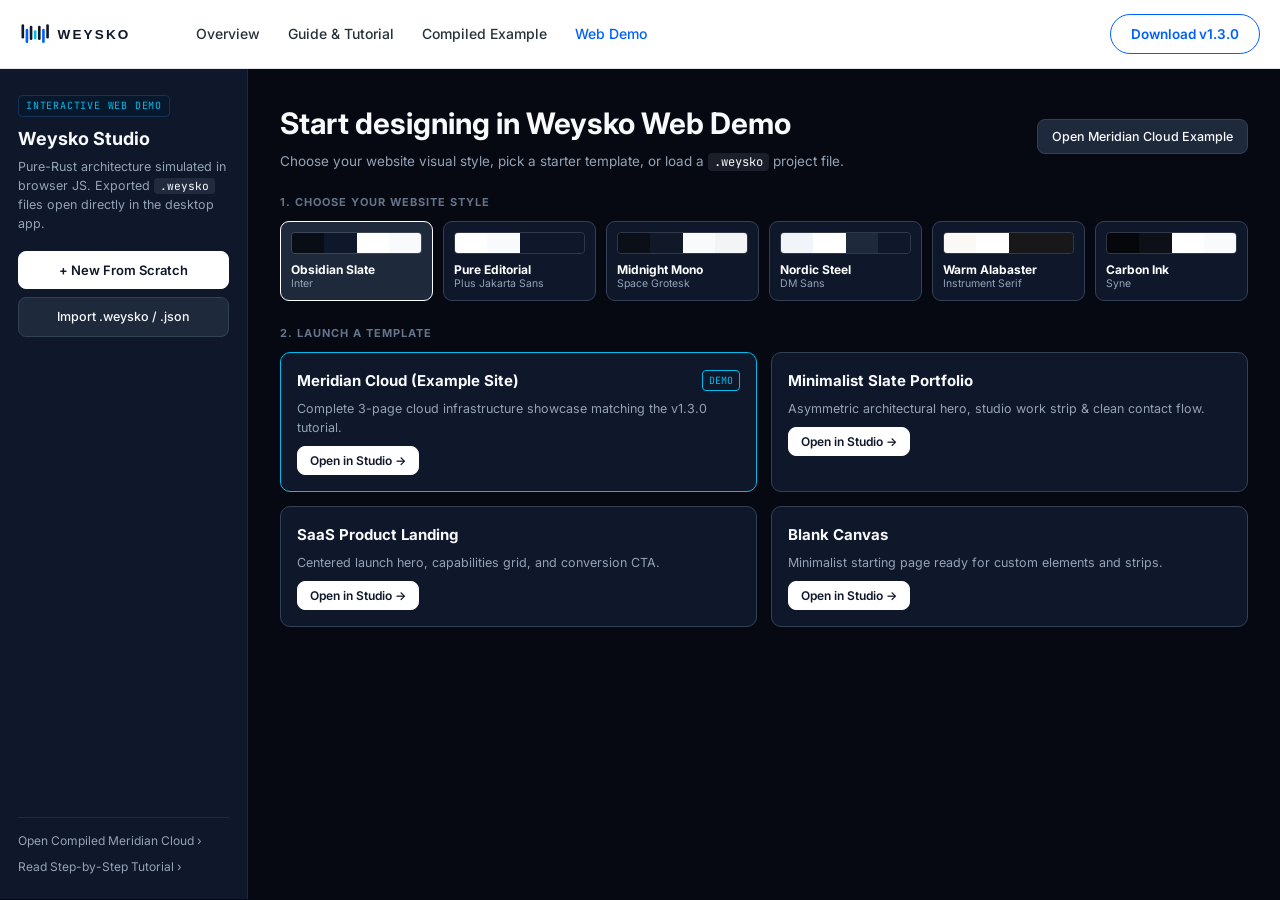
==== docs/demo.html @ 5c3d88ee "feat: release Weysko v1.3.0 with Start screen, .weysko files, cross-platform CI, guide & web demo" ====
<!DOCTYPE html>
<html lang="en">
<head>
  <meta charset="utf-8">
  <meta name="viewport" content="width=device-width, initial-scale=1.0">
  <title>Weysko Web Demo — Interactive Visual Studio Preview</title>
  <meta name="description" content="Try Weysko v1.3.0 in your browser: choose a website style, customize Meridian Cloud or starter templates, import or export .weysko files, and preview breakpoints.">
  <link rel="icon" href="assets/favicon.svg" type="image/svg+xml">
  <link rel="preconnect" href="https://fonts.googleapis.com">
  <link rel="preconnect" href="https://fonts.gstatic.com" crossorigin>
  <link href="https://fonts.googleapis.com/css2?family=Inter:wght@400;500;600;700&family=JetBrains+Mono:wght@400;500&display=swap" rel="stylesheet">
  <link rel="stylesheet" href="styles.css">
  <link rel="stylesheet" href="demo.css">
</head>
<body class="demo-body">
  <header class="site-header" id="site-header">
    <div class="ws-container header-main-inner">
      <div class="header-left">
        <a class="brand-lockup" href="index.html" aria-label="Weysko Home">
          <img src="assets/logo.svg" alt="Weysko">
        </a>
        <nav class="main-nav" id="main-nav" aria-label="Primary Navigation">
          <a href="index.html">Overview</a>
          <a href="guide.html">Guide &amp; Tutorial</a>
          <a href="example-site/index.html">Compiled Example</a>
          <a class="is-active" href="demo.html">Web Demo</a>
          <a class="mobile-nav-cta" href="https://github.com/realaaravdas/Weysko/releases/download/v1.3.0/weysko-v1.3.0-windows-x86_64-setup.exe">Download Desktop App</a>
        </nav>
      </div>
      <div class="header-right">
        <a class="btn-outline-enterprise" href="https://github.com/realaaravdas/Weysko/releases/download/v1.3.0/weysko-v1.3.0-windows-x86_64-setup.exe">Download v1.3.0</a>
        <button class="mobile-menu-btn" id="mobile-menu-btn" type="button" aria-label="Toggle navigation" aria-expanded="false" aria-controls="main-nav">
          <svg class="icon-menu" width="20" height="20" viewBox="0 0 20 20" fill="none" aria-hidden="true">
            <path d="M3 5.5H17M3 10H17M3 14.5H17" stroke="currentColor" stroke-width="1.75" stroke-linecap="round"/>
          </svg>
          <svg class="icon-close" width="20" height="20" viewBox="0 0 20 20" fill="none" aria-hidden="true">
            <path d="M4.5 4.5L15.5 15.5M15.5 4.5L4.5 15.5" stroke="currentColor" stroke-width="1.75" stroke-linecap="round"/>
          </svg>
        </button>
      </div>
    </div>
  </header>

  <main class="demo-shell">
    <!-- START / HOME LAUNCHER VIEW -->
    <section class="demo-home" id="demo-home-view">
      <div class="demo-home-sidebar">
        <div class="demo-rail-brand">
          <span class="demo-rail-badge">INTERACTIVE WEB DEMO</span>
          <h2>Weysko Studio</h2>
          <p>Pure-Rust architecture simulated in browser JS. Exported <code>.weysko</code> files open directly in the desktop app.</p>
        </div>
        <div class="demo-rail-actions">
          <button class="demo-btn-white" id="demo-start-scratch-btn" type="button">+ New From Scratch</button>
          <label class="demo-btn-slate demo-file-label">
            Import .weysko / .json
            <input type="file" id="demo-import-input" accept=".weysko,.json,application/json" hidden>
          </label>
          <button class="demo-btn-accent is-hidden" id="demo-resume-btn" type="button">&larr; Back to Editor</button>
        </div>
        <div class="demo-rail-footer">
          <a href="example-site/index.html">Open Compiled Meridian Cloud &rsaquo;</a>
          <a href="guide.html#tutorial">Read Step-by-Step Tutorial &rsaquo;</a>
        </div>
      </div>

      <div class="demo-home-main">
        <div class="demo-home-head">
          <div>
            <h1>Start designing in Weysko Web Demo</h1>
            <p>Choose your website visual style, pick a starter template, or load a <code>.weysko</code> project file.</p>
          </div>
          <button class="demo-btn-slate" id="demo-open-meridian-btn" type="button">Open Meridian Cloud Example</button>
        </div>

        <div class="demo-section-label">1. Choose Your Website Style</div>
        <div class="demo-style-grid" id="demo-style-grid"></div>

        <div class="demo-section-label">2. Launch a Template</div>
        <div class="demo-template-grid" id="demo-template-grid"></div>
      </div>
    </section>

    <!-- STUDIO EDITOR VIEW -->
    <section class="demo-editor is-hidden" id="demo-editor-view">
      <div class="demo-toolbar">
        <div class="demo-toolbar-group">
          <button class="demo-tool-btn" id="demo-go-home-btn" type="button">&larr; Home</button>
          <input class="demo-name-input" id="demo-site-name" type="text" aria-label="Site Name">
          <select class="demo-select" id="demo-page-select" aria-label="Active Page"></select>
        </div>

        <div class="demo-toolbar-group">
          <div class="demo-vp-switch" role="group" aria-label="Viewport Breakpoint">
            <button class="demo-vp-btn is-active" data-vp="desktop" type="button">Desktop</button>
            <button class="demo-vp-btn" data-vp="tablet" type="button">Tablet</button>
            <button class="demo-vp-btn" data-vp="mobile" type="button">Mobile</button>
          </div>
          <button class="demo-tool-btn is-active" id="demo-grid-toggle" type="button">Grid</button>
        </div>

        <div class="demo-toolbar-group">
          <a class="demo-tool-btn" href="example-site/index.html" target="_blank" rel="noopener noreferrer">Compiled Output &rsaquo;</a>
          <button class="demo-btn-white demo-btn-sm" id="demo-export-weysko-btn" type="button">Export .weysko</button>
        </div>
      </div>

      <div class="demo-workspace">
        <aside class="demo-left">
          <div class="demo-panel-title">Add Element</div>
          <div class="demo-add-grid">
            <button class="demo-add-btn" data-add="heading" type="button">H1 Heading</button>
            <button class="demo-add-btn" data-add="paragraph" type="button">Aa Paragraph</button>
            <button class="demo-add-btn" data-add="button" type="button">[ ] Button</button>
            <button class="demo-add-btn" data-add="badge" type="button">TAG Badge</button>
            <button class="demo-add-btn" data-add="card" type="button">CRD Card</button>
            <button class="demo-add-btn" data-add="divider" type="button">&mdash; Divider</button>
          </div>

          <div class="demo-panel-title" style="margin-top:16px;">Theme Preset</div>
          <div class="demo-theme-pills" id="demo-editor-themes"></div>
        </aside>

        <div class="demo-canvas-wrap is-grid" id="demo-canvas-wrap">
          <div class="demo-artboard" id="demo-artboard"></div>
        </div>

        <aside class="demo-inspector">
          <div class="demo-panel-title">Inspector</div>
          <div id="demo-inspector-body" class="demo-inspector-body">
            <p class="demo-muted">Click any element on the canvas to edit text, styling, and geometry.</p>
          </div>
        </aside>
      </div>

      <div class="demo-statusbar" id="demo-statusbar">
        <span id="demo-status-left">/index.html</span>
        <span id="demo-status-right">Obsidian Slate</span>
      </div>
    </section>
  </main>

  <div class="demo-toast" id="demo-toast" role="status" aria-live="polite"></div>

  <script src="demo.js"></script>
</body>
</html>
---- docs/styles.css ----
:root {
  --bg-black: #000000;
  --bg-strip: #101010;
  --bg-navy: #07182d;
  --bg-slate-950: #090d16;
  --bg-slate-900: #0f172a;
  --bg-slate-800: #1e293b;
  --bg-white: #ffffff;
  --bg-footer: #f4f4f4;
  --ink-white: #ffffff;
  --ink-muted: #c7cdd6;
  --ink-dim: #8b95a5;
  --ink-dark: #1b2430;
  --ink-footer: #4d4d4d;
  --blue-primary: #0060ff;
  --cyan-brand: #00bceb;
  --hairline-dark: #2a2e35;
  --hairline-navy: rgba(255, 255, 255, 0.14);
  --hairline-light: #e2e5ea;
  --container: 1240px;
  --font-sans: "Inter", -apple-system, BlinkMacSystemFont, "Segoe UI", Roboto, sans-serif;
  --font-mono: "JetBrains Mono", ui-monospace, SFMono-Regular, Menlo, Consolas, monospace;
}

*,
*::before,
*::after {
  box-sizing: border-box;
}

html {
  scroll-behavior: smooth;
}

body {
  margin: 0;
  background: var(--bg-black);
  color: var(--ink-white);
  font-family: var(--font-sans);
  font-size: 16px;
  line-height: 1.55;
  -webkit-font-smoothing: antialiased;
  overflow-x: hidden;
  overflow-x: clip;
}

a {
  color: inherit;
  text-decoration: none;
}

button {
  font-family: inherit;
}

img,
svg {
  max-width: 100%;
}

section[id],
.ref-panel[id] {
  scroll-margin-top: 112px;
}

.ws-container {
  width: 100%;
  max-width: var(--container);
  min-width: 0;
  margin: 0 auto;
  padding: 0 clamp(16px, 3.2vw, 28px);
}

/* White Enterprise Header */
.site-header {
  background: var(--bg-white);
  color: var(--ink-dark);
  border-bottom: 1px solid var(--hairline-light);
  position: sticky;
  top: 0;
  z-index: 100;
}

.header-utility {
  border-bottom: 1px solid #f0f2f5;
  font-size: 12px;
  color: #526071;
}

.header-utility-inner {
  height: 34px;
  display: flex;
  align-items: center;
  justify-content: flex-end;
  gap: 22px;
}

.header-utility a:hover {
  color: var(--blue-primary);
}

.header-main-inner {
  min-height: 68px;
  height: auto;
  padding: 10px 0;
  display: flex;
  align-items: center;
  justify-content: space-between;
  gap: clamp(14px, 2.5vw, 28px);
}

.header-left {
  display: flex;
  align-items: center;
  gap: clamp(20px, 3vw, 40px);
  min-width: 0;
}

.brand-lockup {
  display: inline-flex;
  align-items: center;
  flex-shrink: 0;
}

.brand-lockup img {
  height: clamp(24px, 2.8vw, 30px);
  width: auto;
  display: block;
}

.main-nav {
  display: flex;
  align-items: center;
  gap: clamp(16px, 2.2vw, 28px);
}

.main-nav a {
  font-size: 14px;
  font-weight: 500;
  color: #263238;
  white-space: nowrap;
  transition: color 0.16s ease;
}

.main-nav a:hover,
.main-nav a.is-active {
  color: var(--blue-primary);
}

.mobile-nav-cta {
  display: none;
}

.header-right {
  display: flex;
  align-items: center;
  gap: 14px;
}

.btn-outline-enterprise {
  display: inline-flex;
  align-items: center;
  justify-content: center;
  padding: 9px 20px;
  border-radius: 9999px;
  border: 1.5px solid var(--blue-primary);
  color: var(--blue-primary);
  background: #ffffff;
  font-size: 13.5px;
  font-weight: 600;
  transition: background-color 0.16s ease, color 0.16s ease;
  white-space: nowrap;
}

.btn-outline-enterprise:hover {
  background: var(--blue-primary);
  color: #ffffff;
}

.mobile-menu-btn {
  display: none;
  align-items: center;
  justify-content: center;
  width: 40px;
  height: 40px;
  padding: 0;
  background: transparent;
  border: 1px solid #d1d5db;
  color: var(--ink-dark);
  border-radius: 8px;
  cursor: pointer;
  flex-shrink: 0;
}

.mobile-menu-btn .icon-close {
  display: none;
}

.site-header.is-open .mobile-menu-btn .icon-menu {
  display: none;
}

.site-header.is-open .mobile-menu-btn .icon-close {
  display: block;
}

/* Announcement Strip */
.announcement-strip {
  background: var(--bg-strip);
  border-bottom: 1px solid #1e2024;
  padding: 10px clamp(14px, 3vw, 20px);
  text-align: center;
  font-size: clamp(12.5px, 1.4vw, 13.5px);
  line-height: 1.5;
  color: #e5e7eb;
}

.announcement-strip a {
  color: #ffffff;
  font-weight: 600;
  display: inline-block;
  margin-left: 8px;
  white-space: nowrap;
}

.announcement-strip a:hover {
  text-decoration: underline;
}

/* Hero Section */
.hero-section {
  position: relative;
  background: var(--bg-black);
  min-height: clamp(380px, 56vh, 540px);
  display: flex;
  align-items: center;
  overflow: hidden;
  padding: clamp(64px, 8vw, 92px) 0 clamp(56px, 7.5vw, 92px);
}

#hero-canvas {
  position: absolute;
  inset: 0;
  width: 100%;
  height: 100%;
  pointer-events: none;
}

.hero-pause-btn {
  position: absolute;
  top: clamp(14px, 2vw, 22px);
  right: clamp(14px, 2.5vw, 28px);
  z-index: 10;
  width: 34px;
  height: 34px;
  border-radius: 9999px;
  border: 1px solid #2b3444;
  background: #0b1628;
  color: #ffffff;
  font-size: 11px;
  font-weight: 700;
  letter-spacing: 0.04em;
  cursor: pointer;
  display: inline-flex;
  align-items: center;
  justify-content: center;
}

.hero-pause-btn:hover {
  border-color: var(--cyan-brand);
}

.hero-content {
  position: relative;
  z-index: 2;
  max-width: 600px;
}

.hero-title {
  margin: 0 0 20px;
  font-size: clamp(1.9rem, 4.5vw, 3.8rem);
  font-weight: 600;
  line-height: 1.09;
  letter-spacing: -0.032em;
  color: #ffffff;
  overflow-wrap: break-word;
}

.hero-subtitle {
  margin: 0 0 clamp(24px, 3vw, 32px);
  font-size: clamp(15px, 1.5vw, 17px);
  line-height: 1.6;
  color: var(--ink-muted);
  max-width: 520px;
}

.hero-actions {
  display: flex;
  align-items: center;
  gap: 14px;
  flex-wrap: wrap;
}

.hero-actions--center {
  justify-content: center;
}

.pill-btn-white {
  display: inline-flex;
  align-items: center;
  justify-content: center;
  padding: 13px 26px;
  border-radius: 9999px;
  background: #ffffff;
  color: #000000;
  font-size: 14px;
  font-weight: 600;
  border: 1px solid #ffffff;
  transition: background-color 0.16s ease, transform 0.16s ease;
  cursor: pointer;
}

.pill-btn-white:hover {
  background: #e2e8f0;
}

.pill-btn-ghost {
  display: inline-flex;
  align-items: center;
  justify-content: center;
  padding: 13px 26px;
  border-radius: 9999px;
  background: rgba(0, 0, 0, 0.55);
  color: #ffffff;
  font-size: 14px;
  font-weight: 600;
  border: 1px solid #525866;
  transition: border-color 0.16s ease, background-color 0.16s ease;
  cursor: pointer;
}

.pill-btn-ghost:hover {
  border-color: #ffffff;
  background: rgba(255, 255, 255, 0.06);
}

/* 3x2 Quick-Link Tiles */
.quick-tiles-section {
  background: var(--bg-black);
  padding: 10px 0 clamp(48px, 6vw, 72px);
}

.quick-tiles-grid {
  display: grid;
  grid-template-columns: repeat(3, minmax(0, 1fr));
  gap: 16px;
}

.quick-tile {
  min-height: 58px;
  height: auto;
  padding: 14px clamp(16px, 2vw, 22px);
  border-radius: 8px;
  background: #000000;
  border: 1px solid var(--hairline-dark);
  display: flex;
  align-items: center;
  justify-content: space-between;
  gap: 12px;
  font-size: clamp(13.5px, 1.4vw, 14.5px);
  font-weight: 600;
  color: #ffffff;
  transition: border-color 0.18s ease, background-color 0.18s ease;
}

.quick-tile:hover {
  border-color: var(--blue-primary);
  background: #050a14;
}

.quick-tile span.chev {
  color: var(--ink-muted);
  font-size: 17px;
  font-weight: 400;
  flex-shrink: 0;
}

/* Tabbed Studio Showcase */
.showcase-section {
  background: radial-gradient(ellipse 75% 42% at 50% 62%, rgba(0, 96, 255, 0.22), rgba(0, 188, 235, 0.06) 48%, rgba(0, 0, 0, 0) 75%), var(--bg-black);
  padding: clamp(52px, 6.5vw, 92px) 0;
}

.section-heading-center {
  text-align: center;
  max-width: 720px;
  margin: 0 auto 38px;
}

.section-heading-center h2 {
  margin: 0 0 12px;
  font-size: clamp(1.65rem, 3.1vw, 2.75rem);
  font-weight: 600;
  letter-spacing: -0.025em;
  line-height: 1.15;
}

.section-heading-center p {
  margin: 0;
  font-size: clamp(14.5px, 1.5vw, 16.5px);
  color: var(--ink-muted);
}

.showcase-tabs {
  display: flex;
  justify-content: center;
  gap: clamp(6px, 1vw, 10px);
  flex-wrap: wrap;
  margin-bottom: clamp(20px, 3vw, 30px);
}

.showcase-tab {
  background: transparent;
  border: 1px solid transparent;
  color: var(--ink-muted);
  padding: clamp(7px, 1vw, 9px) clamp(11px, 1.5vw, 16px);
  border-radius: 9999px;
  font-size: clamp(12.5px, 1.3vw, 13.5px);
  font-weight: 500;
  cursor: pointer;
  transition: color 0.16s ease, border-color 0.16s ease, background-color 0.16s ease;
}

.showcase-tab:hover {
  color: #ffffff;
}

.showcase-tab.is-active {
  color: #ffffff;
  border-color: #334155;
  background: #0f172a;
}

.showcase-frame {
  border-radius: 16px;
  background: #090d16;
  border: 1px solid #243044;
  overflow: hidden;
  width: 100%;
  max-width: 1080px;
  min-width: 0;
  margin: 0 auto;
}

.studio-mock {
  display: grid;
  grid-template-columns: minmax(0, 1fr);
  grid-template-rows: auto auto;
}

.studio-mock-top {
  background: #0f172a;
  border-bottom: 1px solid #1e293b;
  display: flex;
  align-items: center;
  justify-content: space-between;
  flex-wrap: wrap;
  gap: 8px 12px;
  min-height: 44px;
  min-width: 0;
  padding: 8px clamp(12px, 2vw, 16px);
  font-size: 12px;
  color: #94a3b8;
}

.studio-mock-brand {
  display: flex;
  align-items: center;
  flex-wrap: wrap;
  gap: 10px;
  min-width: 0;
  color: #ffffff;
  font-weight: 600;
}

.studio-mock-pills {
  display: flex;
  flex-wrap: wrap;
  gap: 6px;
  min-width: 0;
}

.studio-mock-pill {
  padding: 3px 10px;
  border-radius: 5px;
  border: 1px solid #334155;
  font-size: 11px;
  color: #cbd5e1;
}

.studio-mock-pill.is-white {
  background: #ffffff;
  color: #0f172a;
  border-color: #ffffff;
  font-weight: 600;
}

.studio-mock-body {
  display: grid;
  grid-template-columns: 200px minmax(0, 1fr) 220px;
  min-height: 360px;
  background: #090d16;
}

.mock-sidebar {
  background: #0f172a;
  border-right: 1px solid #1e293b;
  padding: 14px;
  display: flex;
  flex-direction: column;
  gap: 10px;
  font-size: 11.5px;
  color: #94a3b8;
}

.mock-inspector {
  background: #0f172a;
  border-left: 1px solid #1e293b;
  padding: 14px;
  display: flex;
  flex-direction: column;
  gap: 10px;
  font-size: 11.5px;
  color: #94a3b8;
}

.mock-row {
  padding: 8px 10px;
  border-radius: 6px;
  background: #1e293b;
  border: 1px solid #334155;
  color: #f8fafc;
  display: flex;
  justify-content: space-between;
  font-size: 11px;
}

.mock-canvas {
  padding: clamp(14px, 2.5vw, 24px);
  min-width: 0;
  min-height: clamp(230px, 34vw, 360px);
  background-image: radial-gradient(rgba(51, 65, 85, 0.45) 1px, transparent 1px);
  background-size: 18px 18px;
  display: flex;
  align-items: center;
  justify-content: center;
}

.mock-artboard {
  width: 100%;
  max-width: 520px;
  min-width: 0;
  border-radius: 8px;
  background: #0f172a;
  border: 1px solid #334155;
  padding: clamp(16px, 2.4vw, 24px);
  position: relative;
}

.mock-artboard-heading {
  font-size: clamp(16px, 2.1vw, 20px);
  font-weight: 600;
  color: #ffffff;
  line-height: 1.25;
  overflow-wrap: break-word;
}

.mock-selected-box {
  border: 1.5px solid #ffffff;
  padding: 12px 14px;
  border-radius: 4px;
  position: relative;
  margin-bottom: 14px;
}

.mock-selected-tag {
  position: absolute;
  top: -16px;
  left: 0;
  background: #ffffff;
  color: #0f172a;
  font-size: 9.5px;
  font-weight: 700;
  padding: 1px 6px;
  border-radius: 3px;
}

.mock-handle {
  width: 7px;
  height: 7px;
  background: #ffffff;
  border: 1px solid #0f172a;
  position: absolute;
}

.mock-handle.nw { top: -4px; left: -4px; }
.mock-handle.ne { top: -4px; right: -4px; }
.mock-handle.sw { bottom: -4px; left: -4px; }
.mock-handle.se { bottom: -4px; right: -4px; }

.mock-code-panel {
  width: 100%;
  max-width: 100%;
  min-width: 0;
  min-height: 220px;
  max-height: 390px;
  height: auto;
  padding: clamp(16px, 2.5vw, 26px);
  font-family: var(--font-mono);
  font-size: clamp(11px, 1.3vw, 12.5px);
  line-height: 1.65;
  color: #cbd5e1;
  background: #090d16;
  overflow: auto;
  -webkit-overflow-scrolling: touch;
}

.mock-code-panel .kw { color: #38bdf8; }
.mock-code-panel .str { color: #e2e8f0; }
.mock-code-panel .dim { color: #64748b; }

.showcase-caption {
  margin-top: 28px;
  text-align: center;
}

.showcase-caption h3 {
  margin: 0 0 8px;
  font-size: clamp(18px, 2.2vw, 22px);
  font-weight: 600;
}

.showcase-caption p {
  margin: 0 auto 20px;
  max-width: 560px;
  color: var(--ink-muted);
  font-size: clamp(14px, 1.4vw, 15px);
}

/* Midnight Navy Outcomes Split */
.outcomes-section {
  background: var(--bg-black);
  padding: clamp(16px, 2.5vw, 24px) 0 clamp(56px, 7vw, 88px);
}

.outcomes-card {
  background: var(--bg-navy);
  border: 1px solid #132c4e;
  border-radius: 16px;
  padding: clamp(22px, 4.2vw, 52px);
  display: grid;
  grid-template-columns: repeat(2, minmax(0, 1fr));
  gap: clamp(24px, 4vw, 48px);
  align-items: center;
}

.outcomes-card > * {
  min-width: 0;
}

.outcomes-kicker {
  font-size: 12px;
  font-weight: 600;
  letter-spacing: 0.1em;
  text-transform: uppercase;
  color: var(--cyan-brand);
  margin: 0 0 10px;
}

.outcomes-title {
  margin: 0 0 clamp(20px, 3vw, 28px);
  font-size: clamp(1.55rem, 2.7vw, 2.35rem);
  font-weight: 600;
  letter-spacing: -0.025em;
  line-height: 1.18;
}

.accordion-list {
  margin-bottom: 28px;
  border-top: 1px solid var(--hairline-navy);
}

.accordion-item {
  border-bottom: 1px solid var(--hairline-navy);
}

.accordion-trigger {
  width: 100%;
  background: transparent;
  border: none;
  color: #ffffff;
  padding: clamp(14px, 2vw, 18px) 0;
  display: flex;
  align-items: center;
  justify-content: space-between;
  gap: 14px;
  font-size: clamp(15px, 1.6vw, 16.5px);
  font-weight: 600;
  cursor: pointer;
  text-align: left;
}

.accordion-trigger span.acc-icon {
  color: #94a3b8;
  font-size: 18px;
  font-weight: 400;
  flex-shrink: 0;
}

.accordion-body {
  display: none;
  padding: 0 0 18px;
  color: #cbd5e1;
  font-size: 14.5px;
  line-height: 1.6;
}

.accordion-item.is-open .accordion-body {
  display: block;
}

.architecture-diagram {
  background: #040f1f;
  border: 1px solid #163257;
  border-radius: 12px;
  padding: clamp(12px, 2.2vw, 24px);
  min-width: 0;
}

.architecture-diagram svg {
  display: block;
  width: 100%;
  height: auto;
}

/* 4-Column Capability Cards */
.capabilities-section {
  background: var(--bg-black);
  padding: clamp(28px, 4vw, 40px) 0 clamp(56px, 7vw, 88px);
}

.cap-grid {
  display: grid;
  grid-template-columns: repeat(4, minmax(0, 1fr));
  gap: 18px;
}

.cap-card {
  background: #05070b;
  border: 1px solid var(--hairline-dark);
  border-radius: 12px;
  padding: clamp(22px, 2.8vw, 32px) clamp(18px, 2.2vw, 24px);
  min-width: 0;
  transition: border-color 0.18s ease, background-color 0.18s ease;
}

.cap-card:hover {
  border-color: var(--blue-primary);
  background: #080d17;
}

.cap-icon {
  width: 40px;
  height: 40px;
  margin-bottom: 20px;
  color: var(--cyan-brand);
}

.cap-card h3 {
  margin: 0 0 10px;
  font-size: 18px;
  font-weight: 600;
}

.cap-card p {
  margin: 0;
  font-size: 14px;
  line-height: 1.6;
  color: var(--ink-muted);
}

/* Atmospheric Scale Metrics Band */
.metrics-band {
  background: linear-gradient(135deg, #02060d 0%, #07182d 48%, #0a466b 100%);
  border-top: 1px solid #11223a;
  border-bottom: 1px solid #11223a;
  padding: clamp(48px, 6vw, 76px) 0;
}

.metrics-grid {
  display: grid;
  grid-template-columns: repeat(4, minmax(0, 1fr));
  gap: clamp(20px, 2.8vw, 28px);
}

.metric-item {
  border-left: 1px solid rgba(255, 255, 255, 0.18);
  padding-left: clamp(14px, 2vw, 22px);
  min-width: 0;
}

.metric-value {
  font-size: clamp(2.2rem, 3.6vw, 3.2rem);
  font-weight: 600;
  letter-spacing: -0.03em;
  line-height: 1.05;
  margin-bottom: 8px;
  color: #ffffff;
}

.metric-label {
  font-size: 14px;
  color: #cbd5e1;
}

/* Editorial 4-Column Resources & CLI Reference */
.resources-section {
  background: var(--bg-black);
  padding: clamp(56px, 7vw, 88px) 0 clamp(48px, 6vw, 72px);
}

.section-header-row {
  display: flex;
  align-items: flex-end;
  justify-content: space-between;
  gap: 24px;
  margin-bottom: 36px;
}

.section-header-row h2 {
  margin: 0;
  font-size: clamp(1.8rem, 2.8vw, 2.4rem);
  font-weight: 600;
  letter-spacing: -0.025em;
}

.editorial-grid {
  display: grid;
  grid-template-columns: repeat(4, minmax(0, 1fr));
  gap: clamp(18px, 2.2vw, 22px);
  margin-bottom: clamp(40px, 5vw, 64px);
}

.editorial-card {
  display: flex;
  flex-direction: column;
  min-width: 0;
}

.editorial-thumb {
  aspect-ratio: 16 / 9;
  border-radius: 10px;
  overflow: hidden;
  border: 1px solid #222832;
  background: #0a0f18;
  margin-bottom: 16px;
}

.editorial-thumb svg {
  display: block;
  width: 100%;
  height: 100%;
}

.editorial-eyebrow {
  font-size: 11px;
  font-weight: 700;
  letter-spacing: 0.1em;
  text-transform: uppercase;
  color: var(--ink-dim);
  margin-bottom: 8px;
}

.editorial-card h3 {
  margin: 0 0 12px;
  font-size: 17px;
  font-weight: 600;
  line-height: 1.35;
}

.editorial-link {
  font-size: 13.5px;
  font-weight: 600;
  color: #ffffff;
  display: inline-flex;
  align-items: center;
  gap: 6px;
}

.editorial-link:hover {
  color: var(--cyan-brand);
}

/* Reference Panels (Google Sites + CLI) */
.reference-grid {
  display: grid;
  grid-template-columns: repeat(2, minmax(0, 1fr));
  gap: clamp(16px, 2.2vw, 22px);
}

.ref-panel {
  background: #070b12;
  border: 1px solid var(--hairline-dark);
  border-radius: 12px;
  padding: clamp(18px, 2.5vw, 28px);
  min-width: 0;
}

.ref-panel h3 {
  margin: 0 0 8px;
  font-size: 19px;
  font-weight: 600;
}

.ref-panel p {
  margin: 0 0 16px;
  font-size: 14px;
  color: var(--ink-muted);
}

.code-block {
  background: #020408;
  border: 1px solid #1e293b;
  border-radius: 8px;
  overflow: hidden;
  min-width: 0;
  max-width: 100%;
}

.code-block-head {
  display: flex;
  align-items: center;
  justify-content: space-between;
  padding: 8px 14px;
  background: #080d16;
  border-bottom: 1px solid #1e293b;
  font-size: 11px;
  font-weight: 600;
  letter-spacing: 0.08em;
  color: #64748b;
}

.code-pre {
  margin: 0;
  max-width: 100%;
  padding: clamp(12px, 1.8vw, 16px);
  font-family: var(--font-mono);
  font-size: clamp(11.5px, 1.25vw, 12.5px);
  line-height: 1.7;
  color: #e2e8f0;
  white-space: pre;
  overflow-x: auto;
  -webkit-overflow-scrolling: touch;
}

.copy-code-btn {
  background: #0f172a;
  color: #cbd5e1;
  border: 1px solid #334155;
  border-radius: 5px;
  padding: 4px 10px;
  font-size: 11px;
  cursor: pointer;
}

.copy-code-btn:hover {
  border-color: #ffffff;
  color: #ffffff;
}

/* Cross-Platform Downloads & Build From Source */
code {
  font-family: var(--font-mono);
  font-size: 0.9em;
  background: rgba(148, 163, 184, 0.14);
  padding: 1px 6px;
  border-radius: 4px;
  color: #f8fafc;
}

.download-build-grid {
  margin-bottom: clamp(18px, 2.5vw, 24px);
}

.download-matrix {
  display: flex;
  flex-direction: column;
  gap: 10px;
}

.download-item {
  display: flex;
  align-items: center;
  justify-content: space-between;
  gap: 14px;
  padding: 12px 14px;
  border-radius: 8px;
  background: #0b1220;
  border: 1px solid #1e293b;
  transition: border-color 0.16s ease, background-color 0.16s ease;
}

.download-item:hover {
  border-color: var(--cyan-brand);
  background: #0f172a;
}

.download-item strong {
  display: block;
  font-size: 14px;
  font-weight: 600;
  color: #ffffff;
}

.download-item span {
  display: block;
  font-size: 12px;
  color: #94a3b8;
  margin-top: 2px;
}

.dl-tag {
  flex-shrink: 0;
  padding: 3px 9px !important;
  border-radius: 9999px;
  background: #132c4e;
  border: 1px solid #1e4677;
  font-family: var(--font-mono);
  font-size: 11px !important;
  color: #7dd3fc !important;
  margin-top: 0 !important;
}

.download-sublinks {
  margin-top: 14px;
  display: flex;
  flex-wrap: wrap;
  gap: 8px 12px;
  font-size: 13px;
  color: #94a3b8;
}

.download-sublinks a {
  color: #e2e8f0;
  font-weight: 500;
}

.download-sublinks a:hover,
.inline-link:hover {
  color: var(--cyan-brand);
  text-decoration: underline;
}

.source-note {
  margin: 14px 0 0 !important;
  font-size: 12.5px !important;
  line-height: 1.6;
  color: #94a3b8;
}

.inline-link {
  color: #ffffff;
  font-weight: 600;
}

/* Subpage & Guide Styles */
.subpage-hero {
  background: radial-gradient(ellipse 70% 60% at 50% 0%, rgba(0, 96, 255, 0.2), rgba(0, 0, 0, 0) 72%), var(--bg-black);
  border-bottom: 1px solid #1a202c;
  padding: clamp(44px, 6vw, 72px) 0 clamp(36px, 5vw, 56px);
}

.subpage-eyebrow {
  font-size: 12px;
  font-weight: 700;
  letter-spacing: 0.1em;
  text-transform: uppercase;
  color: var(--cyan-brand);
  margin: 0 0 10px;
}

.subpage-hero h1 {
  margin: 0 0 14px;
  font-size: clamp(1.9rem, 3.8vw, 3rem);
  font-weight: 600;
  letter-spacing: -0.028em;
  line-height: 1.12;
  max-width: 780px;
}

.subpage-hero p {
  margin: 0 0 24px;
  font-size: clamp(15px, 1.5vw, 17px);
  color: var(--ink-muted);
  max-width: 660px;
}

.guide-section {
  background: var(--bg-black);
  padding: clamp(44px, 6vw, 72px) 0;
  border-bottom: 1px solid #141923;
}

.guide-section--alt {
  background: #04070e;
}

.guide-grid {
  display: grid;
  grid-template-columns: repeat(2, minmax(0, 1fr));
  gap: clamp(16px, 2.2vw, 22px);
}

.guide-card {
  background: #070b12;
  border: 1px solid var(--hairline-dark);
  border-radius: 12px;
  padding: clamp(18px, 2.5vw, 26px);
  min-width: 0;
}

.guide-card h3 {
  margin: 0 0 8px;
  font-size: 18px;
  font-weight: 600;
}

.guide-card p,
.guide-card li {
  color: var(--ink-muted);
  font-size: 14px;
  line-height: 1.65;
}

.guide-card ul {
  margin: 10px 0 0;
  padding-left: 18px;
}

.tutorial-step-list {
  display: grid;
  grid-template-columns: repeat(2, minmax(0, 1fr));
  gap: clamp(16px, 2.2vw, 22px);
}

.tutorial-step {
  background: #071222;
  border: 1px solid #173052;
  border-radius: 12px;
  padding: clamp(18px, 2.5vw, 26px);
  min-width: 0;
}

.step-badge {
  display: inline-block;
  padding: 3px 10px;
  border-radius: 9999px;
  background: rgba(0, 188, 235, 0.14);
  border: 1px solid rgba(0, 188, 235, 0.4);
  color: var(--cyan-brand);
  font-family: var(--font-mono);
  font-size: 11px;
  font-weight: 600;
  margin-bottom: 10px;
}

.tutorial-step h3 {
  margin: 0 0 8px;
  font-size: 18px;
  font-weight: 600;
  color: #ffffff;
}

.tutorial-step p {
  margin: 0;
  font-size: 14px;
  line-height: 1.65;
  color: #cbd5e1;
}

.table-scroll {
  width: 100%;
  overflow-x: auto;
  border: 1px solid var(--hairline-dark);
  border-radius: 10px;
  background: #070b12;
}

.shortcuts-table {
  width: 100%;
  border-collapse: collapse;
  font-size: 13.5px;
  min-width: 460px;
}

.shortcuts-table th,
.shortcuts-table td {
  padding: 12px 16px;
  text-align: left;
  border-bottom: 1px solid #1a212e;
}

.shortcuts-table th {
  color: #94a3b8;
  font-size: 11.5px;
  text-transform: uppercase;
  letter-spacing: 0.08em;
  background: #0b111c;
}

.shortcuts-table tr:last-child td {
  border-bottom: none;
}

/* Pre-Footer Horizon CTA */
.prefooter-cta {
  background: radial-gradient(ellipse 65% 75% at 50% 100%, rgba(0, 96, 255, 0.25), rgba(7, 24, 45, 0.28) 50%, rgba(0, 0, 0, 0) 80%), var(--bg-black);
  padding: clamp(56px, 7vw, 96px) 0;
  text-align: center;
}

.prefooter-cta h2 {
  margin: 0 0 14px;
  font-size: clamp(1.7rem, 3.4vw, 3rem);
  font-weight: 600;
  letter-spacing: -0.025em;
}

.prefooter-cta p {
  margin: 0 auto 28px;
  max-width: 520px;
  color: var(--ink-muted);
  font-size: 16px;
}

/* Compact Cool-Grey Enterprise Footer (Cisco style) */
.site-footer {
  background: var(--bg-footer);
  color: var(--ink-footer);
  padding: clamp(28px, 4vw, 40px) 0 clamp(24px, 3.5vw, 36px);
  border-top: 1px solid #e2e5ea;
}

.footer-top {
  display: flex;
  justify-content: space-between;
  align-items: center;
  gap: 24px;
  flex-wrap: wrap;
  padding-bottom: 24px;
  border-bottom: 1px solid #d7dce3;
}

.footer-primary-links {
  display: flex;
  gap: 14px 24px;
  flex-wrap: wrap;
  font-size: 14px;
  font-weight: 500;
  color: #1f2937;
}

.footer-primary-links a:hover {
  color: var(--blue-primary);
}

.footer-icons {
  display: flex;
  gap: 14px;
  align-items: center;
}

.footer-icons a {
  color: #4b5563;
  display: inline-flex;
  align-items: center;
  justify-content: center;
}

.footer-icons a:hover {
  color: #000000;
}

.footer-legal-links {
  display: flex;
  flex-wrap: wrap;
  gap: 10px 18px;
  padding: 20px 0 12px;
  font-size: 12.5px;
  color: #526071;
}

.footer-legal-links a:hover {
  text-decoration: underline;
}

.footer-copy {
  font-size: 12.5px;
  color: #6b7280;
}

/* Responsive Breakpoints */
@media (max-width: 1024px) {
  .quick-tiles-grid,
  .cap-grid,
  .metrics-grid,
  .editorial-grid {
    grid-template-columns: repeat(2, minmax(0, 1fr));
  }
  .studio-mock-body {
    grid-template-columns: minmax(0, 1fr);
    min-height: 0;
  }
  .mock-sidebar,
  .mock-inspector {
    display: none;
  }
}

@media (max-width: 960px) {
  section[id],
  .ref-panel[id] {
    scroll-margin-top: 80px;
  }
  .header-utility {
    display: none;
  }
  .mobile-menu-btn {
    display: inline-flex;
  }
  .header-right .btn-outline-enterprise {
    padding: 7px 14px;
    font-size: 13px;
  }
  .main-nav {
    display: none;
    position: absolute;
    top: 100%;
    left: 0;
    right: 0;
    background: #ffffff;
    border-bottom: 1px solid var(--hairline-light);
    box-shadow: 0 18px 40px rgba(2, 6, 23, 0.14);
    padding: 14px clamp(16px, 4vw, 28px) 22px;
    flex-direction: column;
    align-items: stretch;
    gap: 2px;
    max-height: calc(100dvh - 68px);
    overflow-y: auto;
  }
  .site-header.is-open .main-nav {
    display: flex;
  }
  .main-nav a {
    padding: 11px 4px;
    font-size: 15px;
    border-bottom: 1px solid #f1f5f9;
  }
  .main-nav a:last-of-type {
    border-bottom: none;
  }
  .main-nav a.mobile-nav-cta {
    display: inline-flex;
    align-items: center;
    justify-content: center;
    margin-top: 12px;
    padding: 11px 18px;
    border-radius: 9999px;
    background: var(--blue-primary);
    color: #ffffff;
    font-size: 14px;
    font-weight: 600;
    border-bottom: none;
  }
  .main-nav a.mobile-nav-cta:hover {
    background: #0050d8;
    color: #ffffff;
  }
  .outcomes-card,
  .reference-grid,
  .guide-grid,
  .tutorial-step-list {
    grid-template-columns: minmax(0, 1fr);
  }
}

@media (max-width: 600px) {
  .header-right .btn-outline-enterprise {
    display: none;
  }
  .hero-section {
    min-height: 0;
    padding: 64px 0 48px;
  }
  .quick-tiles-grid,
  .cap-grid,
  .editorial-grid {
    grid-template-columns: minmax(0, 1fr);
  }
  .studio-mock-pill.is-secondary {
    display: none;
  }
}

@media (max-width: 520px) {
  .metrics-grid {
    grid-template-columns: repeat(2, minmax(0, 1fr));
    gap: 18px;
  }
  .hero-actions {
    flex-direction: column;
    align-items: stretch;
  }
  .hero-actions .pill-btn-white,
  .hero-actions .pill-btn-ghost,
  .outcomes-card .pill-btn-white {
    width: 100%;
    text-align: center;
  }
}

@media (max-width: 380px) {
  .metrics-grid {
    grid-template-columns: minmax(0, 1fr);
  }
}
---- docs/demo.css ----
.demo-body {
  background: #060911;
  color: #f8fafc;
}

.is-hidden {
  display: none !important;
}

.demo-shell {
  width: 100%;
  min-height: calc(100vh - 70px);
  display: flex;
  flex-direction: column;
}

.demo-btn-white {
  display: inline-flex;
  align-items: center;
  justify-content: center;
  padding: 10px 16px;
  border-radius: 8px;
  border: 1px solid #ffffff;
  background: #ffffff;
  color: #0f172a;
  font-size: 13px;
  font-weight: 600;
  cursor: pointer;
  white-space: nowrap;
}

.demo-btn-white:hover {
  background: #e2e8f0;
}

.demo-btn-sm {
  padding: 6px 12px;
  font-size: 12px;
}

.demo-btn-slate {
  display: inline-flex;
  align-items: center;
  justify-content: center;
  padding: 9px 14px;
  border-radius: 8px;
  border: 1px solid #334155;
  background: #1e293b;
  color: #f8fafc;
  font-size: 12.5px;
  font-weight: 500;
  cursor: pointer;
  white-space: nowrap;
}

.demo-btn-slate:hover {
  border-color: #94a3b8;
}

.demo-btn-accent {
  display: inline-flex;
  align-items: center;
  justify-content: center;
  padding: 9px 14px;
  border-radius: 8px;
  border: 1px solid #00bceb;
  background: #0c1322;
  color: #00bceb;
  font-size: 12.5px;
  font-weight: 600;
  cursor: pointer;
}

/* Home Screen Replica */
.demo-home {
  display: grid;
  grid-template-columns: 248px minmax(0, 1fr);
  flex: 1;
}

.demo-home-sidebar {
  background: #0f172a;
  border-right: 1px solid #1e293b;
  padding: 22px 18px;
  display: flex;
  flex-direction: column;
  gap: 18px;
}

.demo-rail-badge {
  display: inline-block;
  font-family: var(--font-mono);
  font-size: 10px;
  letter-spacing: 0.08em;
  color: #00bceb;
  background: #07182d;
  border: 1px solid #163257;
  border-radius: 4px;
  padding: 2px 7px;
  margin-bottom: 8px;
}

.demo-rail-brand h2 {
  margin: 0 0 6px;
  font-size: 18px;
}

.demo-rail-brand p {
  margin: 0;
  font-size: 12.5px;
  color: #94a3b8;
  line-height: 1.5;
}

.demo-rail-actions {
  display: flex;
  flex-direction: column;
  gap: 8px;
}

.demo-rail-footer {
  margin-top: auto;
  padding-top: 14px;
  border-top: 1px solid #1e293b;
  display: flex;
  flex-direction: column;
  gap: 8px;
  font-size: 12px;
  color: #94a3b8;
}

.demo-rail-footer a:hover {
  color: #00bceb;
}

.demo-home-main {
  padding: clamp(18px, 3vw, 32px);
  min-width: 0;
}

.demo-home-head {
  display: flex;
  align-items: center;
  justify-content: space-between;
  flex-wrap: wrap;
  gap: 14px;
  margin-bottom: 22px;
}

.demo-home-head h1 {
  margin: 0 0 4px;
  font-size: clamp(1.35rem, 2.4vw, 1.85rem);
}

.demo-home-head p {
  margin: 0;
  font-size: 13.5px;
  color: #94a3b8;
}

.demo-section-label {
  font-size: 11px;
  font-weight: 700;
  letter-spacing: 0.09em;
  text-transform: uppercase;
  color: #64748b;
  margin: 0 0 10px;
}

.demo-style-grid {
  display: grid;
  grid-template-columns: repeat(6, minmax(0, 1fr));
  gap: 10px;
  margin-bottom: 24px;
}

.demo-style-card {
  background: #0f172a;
  border: 1px solid #334155;
  border-radius: 9px;
  padding: 10px;
  cursor: pointer;
  text-align: left;
  min-width: 0;
}

.demo-style-card.is-selected {
  background: #1e293b;
  border-color: #ffffff;
  border-width: 1.5px;
}

.demo-swatch-bar {
  display: grid;
  grid-template-columns: repeat(4, 1fr);
  height: 22px;
  border-radius: 4px;
  overflow: hidden;
  border: 1px solid rgba(255, 255, 255, 0.14);
  margin-bottom: 8px;
}

.demo-style-card strong {
  display: block;
  font-size: 12px;
  color: #ffffff;
}

.demo-style-card span {
  display: block;
  font-size: 10.5px;
  color: #94a3b8;
}

.demo-template-grid {
  display: grid;
  grid-template-columns: repeat(2, minmax(0, 1fr));
  gap: 14px;
}

.demo-tmpl-card {
  background: #0f172a;
  border: 1px solid #334155;
  border-radius: 10px;
  padding: 16px;
  display: flex;
  flex-direction: column;
  gap: 8px;
  min-width: 0;
}

.demo-tmpl-card.is-featured {
  border-color: #00bceb;
}

.demo-tmpl-head {
  display: flex;
  align-items: center;
  justify-content: space-between;
  gap: 8px;
}

.demo-tmpl-card h3 {
  margin: 0;
  font-size: 15px;
}

.demo-tmpl-card p {
  margin: 0;
  font-size: 12.5px;
  color: #94a3b8;
  line-height: 1.5;
}

.demo-tmpl-badge {
  font-family: var(--font-mono);
  font-size: 10px;
  color: #00bceb;
  border: 1px solid #00bceb;
  border-radius: 4px;
  padding: 2px 6px;
}

/* Editor Workspace */
.demo-editor {
  display: flex;
  flex-direction: column;
  flex: 1;
}

.demo-toolbar {
  background: #0f172a;
  border-bottom: 1px solid #1e293b;
  padding: 8px 14px;
  display: flex;
  align-items: center;
  justify-content: space-between;
  flex-wrap: wrap;
  gap: 8px;
}

.demo-toolbar-group {
  display: flex;
  align-items: center;
  flex-wrap: wrap;
  gap: 6px;
  min-width: 0;
}

.demo-tool-btn {
  padding: 6px 10px;
  border-radius: 6px;
  border: 1px solid #334155;
  background: transparent;
  color: #cbd5e1;
  font-size: 12px;
  cursor: pointer;
  white-space: nowrap;
}

.demo-tool-btn.is-active {
  background: #ffffff;
  border-color: #ffffff;
  color: #0f172a;
  font-weight: 600;
}

.demo-name-input,
.demo-select {
  background: #0c1322;
  border: 1px solid #334155;
  color: #f8fafc;
  border-radius: 6px;
  padding: 5px 8px;
  font-size: 12px;
  max-width: 150px;
}

.demo-vp-switch {
  display: inline-flex;
  background: #0c1322;
  border: 1px solid #334155;
  border-radius: 7px;
  padding: 2px;
  gap: 2px;
}

.demo-vp-btn {
  border: none;
  background: transparent;
  color: #94a3b8;
  font-size: 11.5px;
  font-weight: 600;
  padding: 4px 9px;
  border-radius: 5px;
  cursor: pointer;
}

.demo-vp-btn.is-active {
  background: #ffffff;
  color: #0f172a;
}

.demo-workspace {
  display: grid;
  grid-template-columns: 210px minmax(0, 1fr) 268px;
  flex: 1;
  min-height: 540px;
}

.demo-left,
.demo-inspector {
  background: #0f172a;
  padding: 14px;
  min-width: 0;
}

.demo-left {
  border-right: 1px solid #1e293b;
}

.demo-inspector {
  border-left: 1px solid #1e293b;
}

.demo-panel-title {
  font-size: 10.5px;
  font-weight: 700;
  letter-spacing: 0.08em;
  text-transform: uppercase;
  color: #64748b;
  margin-bottom: 8px;
}

.demo-add-grid {
  display: grid;
  grid-template-columns: repeat(2, minmax(0, 1fr));
  gap: 6px;
}

.demo-add-btn {
  padding: 8px 6px;
  border-radius: 6px;
  border: 1px solid #334155;
  background: #1e293b;
  color: #f8fafc;
  font-size: 11px;
  font-weight: 500;
  cursor: pointer;
}

.demo-add-btn:hover {
  border-color: #ffffff;
}

.demo-theme-pills {
  display: flex;
  flex-direction: column;
  gap: 6px;
}

.demo-theme-pill {
  padding: 7px 9px;
  border-radius: 6px;
  border: 1px solid #334155;
  background: #0c1322;
  color: #cbd5e1;
  font-size: 11.5px;
  text-align: left;
  cursor: pointer;
}

.demo-theme-pill.is-active {
  border-color: #ffffff;
  background: #1e293b;
  color: #ffffff;
  font-weight: 600;
}

.demo-canvas-wrap {
  background: #090d16;
  padding: clamp(12px, 2vw, 24px);
  overflow: auto;
  display: flex;
  justify-content: center;
  align-items: flex-start;
  min-width: 0;
}

.demo-canvas-wrap.is-grid {
  background-image: radial-gradient(rgba(51, 65, 85, 0.5) 1px, transparent 1px);
  background-size: 18px 18px;
}

.demo-artboard {
  width: 100%;
  max-width: 960px;
  border-radius: 10px;
  border: 1px solid #334155;
  overflow: hidden;
  transition: max-width 0.2s ease;
}

.demo-artboard.vp-tablet {
  max-width: 720px;
}

.demo-artboard.vp-mobile {
  max-width: 390px;
}

.demo-sec {
  padding: 28px clamp(16px, 3vw, 32px);
  border-bottom: 1px solid rgba(255, 255, 255, 0.12);
}

.demo-sec-head {
  font-size: 10px;
  font-family: var(--font-mono);
  text-transform: uppercase;
  letter-spacing: 0.08em;
  opacity: 0.65;
  margin-bottom: 12px;
}

.demo-sec-elements {
  display: flex;
  flex-direction: column;
  gap: 12px;
}

.demo-el-item {
  position: relative;
  border: 1px dashed transparent;
  border-radius: 6px;
  cursor: pointer;
  padding: 6px 8px;
}

.demo-el-item:hover {
  border-color: rgba(148, 163, 184, 0.6);
}

.demo-el-item.is-selected {
  border: 1.5px solid #00bceb;
  box-shadow: 0 0 0 2px rgba(0, 188, 235, 0.22);
}

.demo-el-tag {
  display: none;
  position: absolute;
  top: -16px;
  left: 0;
  background: #00bceb;
  color: #040f1f;
  font-family: var(--font-mono);
  font-size: 9.5px;
  font-weight: 700;
  padding: 1px 6px;
  border-radius: 3px;
}

.demo-el-item.is-selected .demo-el-tag {
  display: inline-block;
}

.demo-inspector-body {
  display: flex;
  flex-direction: column;
  gap: 10px;
}

.demo-field {
  display: flex;
  flex-direction: column;
  gap: 4px;
}

.demo-field label {
  font-size: 11px;
  color: #94a3b8;
}

.demo-field input,
.demo-field textarea {
  width: 100%;
  background: #0c1322;
  border: 1px solid #334155;
  color: #f8fafc;
  border-radius: 6px;
  padding: 6px 8px;
  font-size: 12px;
  font-family: inherit;
}

.demo-insp-actions {
  display: flex;
  gap: 6px;
  flex-wrap: wrap;
}

.demo-muted {
  color: #94a3b8;
  font-size: 12px;
  line-height: 1.5;
  margin: 0;
}

.demo-statusbar {
  background: #0b1120;
  border-top: 1px solid #1e293b;
  padding: 6px 14px;
  display: flex;
  justify-content: space-between;
  flex-wrap: wrap;
  gap: 8px;
  font-size: 11px;
  font-family: var(--font-mono);
  color: #94a3b8;
}

.demo-toast {
  position: fixed;
  right: 18px;
  bottom: 36px;
  background: #ffffff;
  color: #0f172a;
  font-size: 12.5px;
  font-weight: 600;
  padding: 9px 14px;
  border-radius: 8px;
  opacity: 0;
  pointer-events: none;
  transform: translateY(8px);
  transition: opacity 0.18s ease, transform 0.18s ease;
  z-index: 200;
}

.demo-toast.is-shown {
  opacity: 1;
  transform: translateY(0);
}

@media (max-width: 1080px) {
  .demo-style-grid {
    grid-template-columns: repeat(3, minmax(0, 1fr));
  }
  .demo-workspace {
    grid-template-columns: 190px minmax(0, 1fr) 235px;
  }
}

@media (max-width: 880px) {
  .demo-home {
    grid-template-columns: minmax(0, 1fr);
  }
  .demo-home-sidebar {
    border-right: none;
    border-bottom: 1px solid #1e293b;
  }
  .demo-workspace {
    grid-template-columns: minmax(0, 1fr);
  }
  .demo-left,
  .demo-inspector {
    border-left: none;
    border-right: none;
    border-top: 1px solid #1e293b;
  }
  .demo-left {
    order: 2;
  }
  .demo-canvas-wrap {
    order: 1;
  }
  .demo-inspector {
    order: 3;
  }
}

@media (max-width: 600px) {
  .demo-style-grid {
    grid-template-columns: repeat(2, minmax(0, 1fr));
  }
  .demo-template-grid {
    grid-template-columns: minmax(0, 1fr);
  }
}
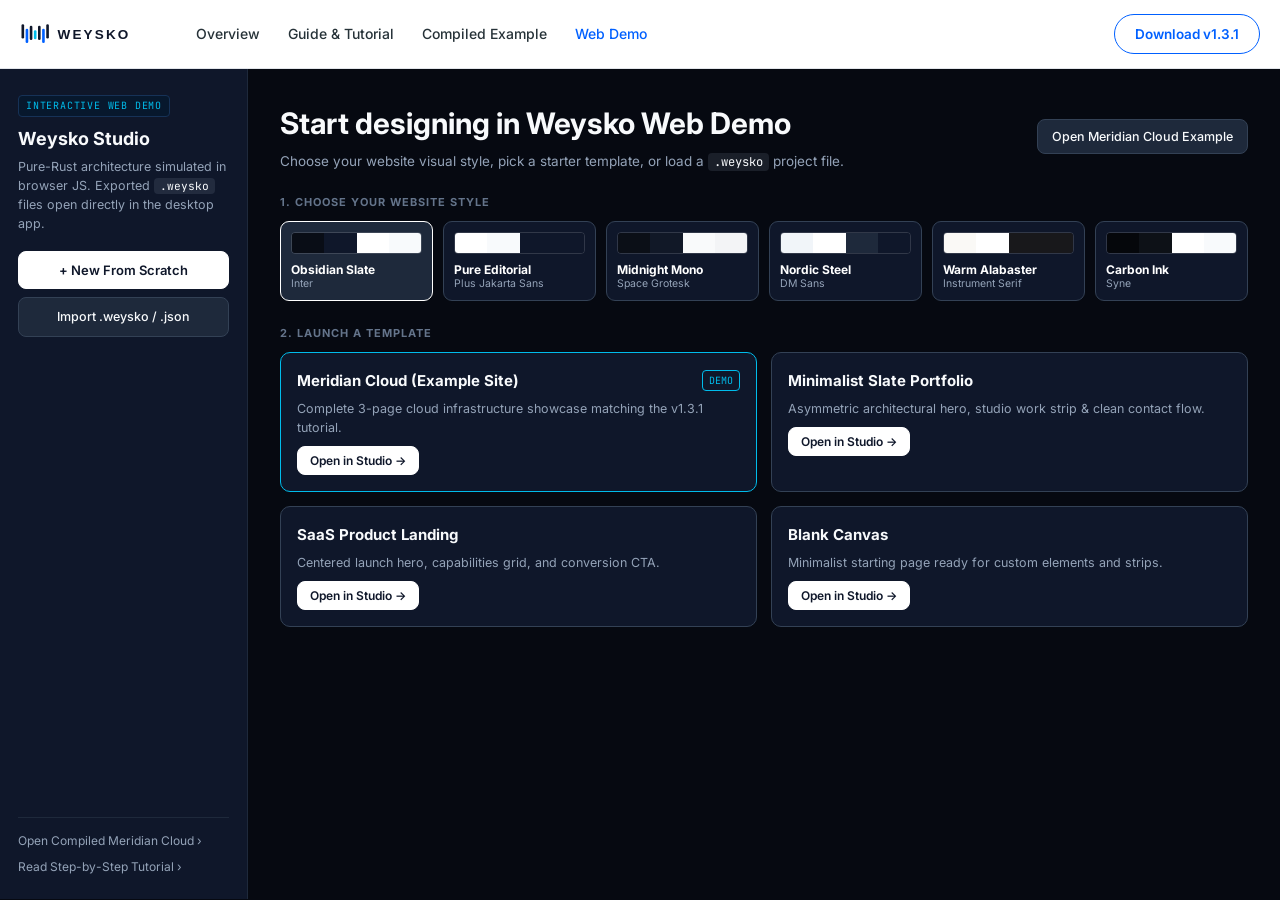
==== commit 26a06f9c: "fix: make Weysko Studio desktop UI responsive at non-fullscreen and resized window sizes (v1.3.1)" ====
--- a/docs/demo.html
+++ b/docs/demo.html
@@ -4,7 +4,7 @@
   <meta charset="utf-8">
   <meta name="viewport" content="width=device-width, initial-scale=1.0">
   <title>Weysko Web Demo — Interactive Visual Studio Preview</title>
-  <meta name="description" content="Try Weysko v1.3.0 in your browser: choose a website style, customize Meridian Cloud or starter templates, import or export .weysko files, and preview breakpoints.">
+  <meta name="description" content="Try Weysko v1.3.1 in your browser: choose a website style, customize Meridian Cloud or starter templates, import or export .weysko files, and preview breakpoints.">
   <link rel="icon" href="assets/favicon.svg" type="image/svg+xml">
   <link rel="preconnect" href="https://fonts.googleapis.com">
   <link rel="preconnect" href="https://fonts.gstatic.com" crossorigin>
@@ -24,11 +24,11 @@
           <a href="guide.html">Guide &amp; Tutorial</a>
           <a href="example-site/index.html">Compiled Example</a>
           <a class="is-active" href="demo.html">Web Demo</a>
-          <a class="mobile-nav-cta" href="https://github.com/realaaravdas/Weysko/releases/download/v1.3.0/weysko-v1.3.0-windows-x86_64-setup.exe">Download Desktop App</a>
+          <a class="mobile-nav-cta" href="https://github.com/realaaravdas/Weysko/releases/download/v1.3.1/weysko-v1.3.1-windows-x86_64-setup.exe">Download Desktop App</a>
         </nav>
       </div>
       <div class="header-right">
-        <a class="btn-outline-enterprise" href="https://github.com/realaaravdas/Weysko/releases/download/v1.3.0/weysko-v1.3.0-windows-x86_64-setup.exe">Download v1.3.0</a>
+        <a class="btn-outline-enterprise" href="https://github.com/realaaravdas/Weysko/releases/download/v1.3.1/weysko-v1.3.1-windows-x86_64-setup.exe">Download v1.3.1</a>
         <button class="mobile-menu-btn" id="mobile-menu-btn" type="button" aria-label="Toggle navigation" aria-expanded="false" aria-controls="main-nav">
           <svg class="icon-menu" width="20" height="20" viewBox="0 0 20 20" fill="none" aria-hidden="true">
             <path d="M3 5.5H17M3 10H17M3 14.5H17" stroke="currentColor" stroke-width="1.75" stroke-linecap="round"/>
--- a/docs/styles.css
+++ b/docs/styles.css
@@ -231,11 +231,24 @@
 .hero-section {
   position: relative;
   background: var(--bg-black);
-  min-height: clamp(380px, 56vh, 540px);
-  display: flex;
-  align-items: center;
+  min-height: clamp(440px, 62vh, 620px);
+  display: flex;
+  align-items: center;
+  justify-content: center;
   overflow: hidden;
-  padding: clamp(64px, 8vw, 92px) 0 clamp(56px, 7.5vw, 92px);
+  padding: clamp(72px, 9vw, 112px) 0 clamp(68px, 8vw, 96px);
+}
+
+.hero-section::after {
+  content: "";
+  position: absolute;
+  left: 0;
+  right: 0;
+  bottom: 0;
+  height: 84px;
+  background: linear-gradient(to bottom, rgba(0, 0, 0, 0), #000000);
+  pointer-events: none;
+  z-index: 1;
 }
 
 #hero-canvas {
@@ -248,7 +261,8 @@
 
 .hero-pause-btn {
   position: absolute;
-  top: clamp(14px, 2vw, 22px);
+  top: auto;
+  bottom: clamp(14px, 2vw, 22px);
   right: clamp(14px, 2.5vw, 28px);
   z-index: 10;
   width: 34px;
@@ -273,7 +287,10 @@
 .hero-content {
   position: relative;
   z-index: 2;
-  max-width: 600px;
+  max-width: 820px;
+  width: 100%;
+  margin: 0 auto;
+  text-align: center;
 }
 
 .hero-title {
@@ -287,16 +304,17 @@
 }
 
 .hero-subtitle {
-  margin: 0 0 clamp(24px, 3vw, 32px);
+  margin: 0 auto clamp(26px, 3.2vw, 34px);
   font-size: clamp(15px, 1.5vw, 17px);
   line-height: 1.6;
   color: var(--ink-muted);
-  max-width: 520px;
+  max-width: 640px;
 }
 
 .hero-actions {
   display: flex;
   align-items: center;
+  justify-content: center;
   gap: 14px;
   flex-wrap: wrap;
 }
@@ -447,7 +465,7 @@
   border: 1px solid #243044;
   overflow: hidden;
   width: 100%;
-  max-width: 1080px;
+  max-width: 100%;
   min-width: 0;
   margin: 0 auto;
 }
@@ -831,8 +849,9 @@
 
 .section-header-row {
   display: flex;
-  align-items: flex-end;
-  justify-content: space-between;
+  align-items: center;
+  justify-content: center;
+  text-align: center;
   gap: 24px;
   margin-bottom: 36px;
 }
@@ -1080,6 +1099,10 @@
   padding: clamp(44px, 6vw, 72px) 0 clamp(36px, 5vw, 56px);
 }
 
+.subpage-hero .ws-container {
+  text-align: center;
+}
+
 .subpage-eyebrow {
   font-size: 12px;
   font-weight: 700;
@@ -1090,7 +1113,7 @@
 }
 
 .subpage-hero h1 {
-  margin: 0 0 14px;
+  margin: 0 auto 14px;
   font-size: clamp(1.9rem, 3.8vw, 3rem);
   font-weight: 600;
   letter-spacing: -0.028em;
@@ -1099,7 +1122,7 @@
 }
 
 .subpage-hero p {
-  margin: 0 0 24px;
+  margin: 0 auto 24px;
   font-size: clamp(15px, 1.5vw, 17px);
   color: var(--ink-muted);
   max-width: 660px;
@@ -1399,8 +1422,8 @@
     display: none;
   }
   .hero-section {
-    min-height: 0;
-    padding: 64px 0 48px;
+    min-height: clamp(360px, 56vh, 460px);
+    padding: 52px 0 56px;
   }
   .quick-tiles-grid,
   .cap-grid,
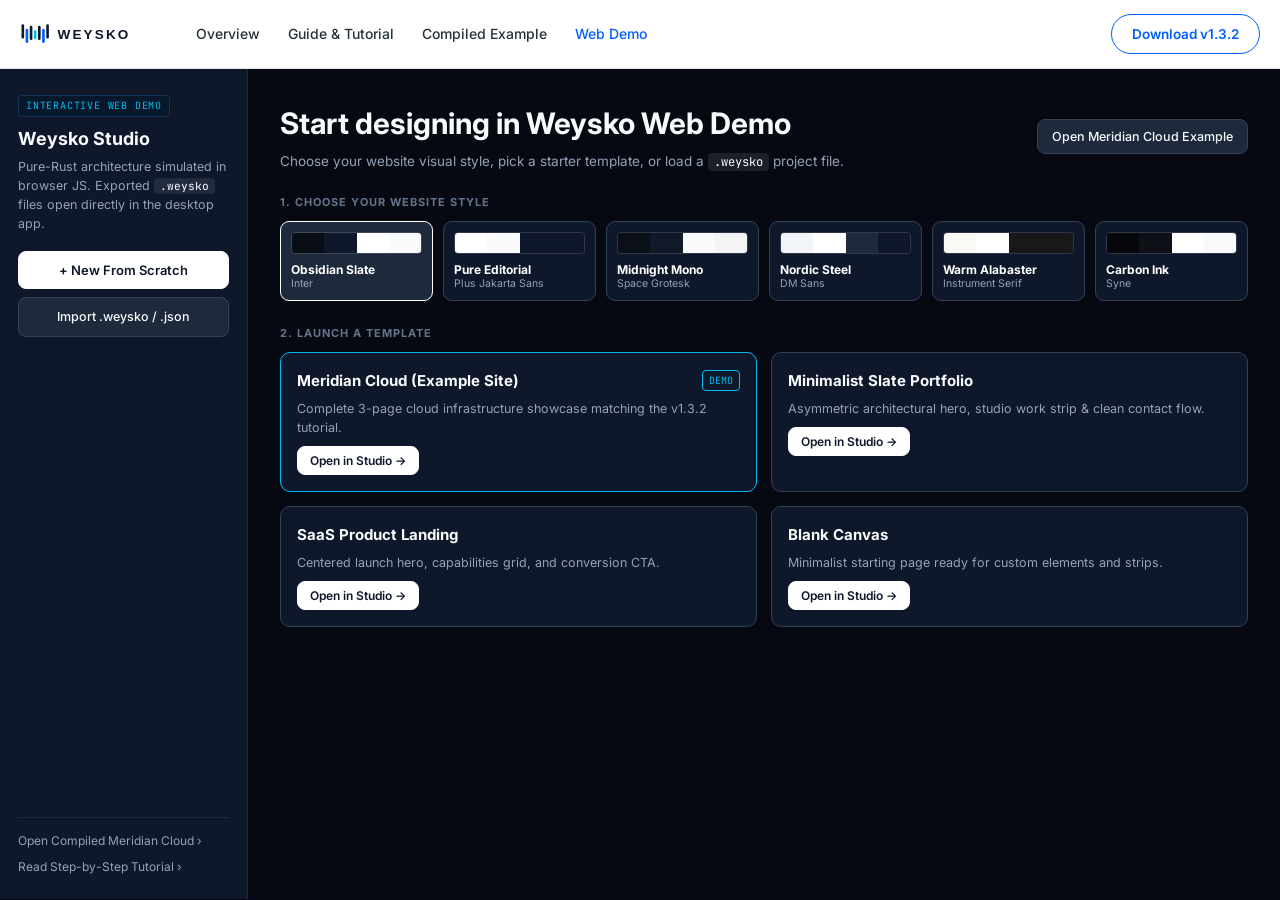
==== commit e1807a6f: "fix: eliminate Home and Editor card/text overlaps and add automated text-collision tests (v1.3.2)" ====
--- a/docs/demo.html
+++ b/docs/demo.html
@@ -4,7 +4,7 @@
   <meta charset="utf-8">
   <meta name="viewport" content="width=device-width, initial-scale=1.0">
   <title>Weysko Web Demo — Interactive Visual Studio Preview</title>
-  <meta name="description" content="Try Weysko v1.3.1 in your browser: choose a website style, customize Meridian Cloud or starter templates, import or export .weysko files, and preview breakpoints.">
+  <meta name="description" content="Try Weysko v1.3.2 in your browser: choose a website style, customize Meridian Cloud or starter templates, import or export .weysko files, and preview breakpoints.">
   <link rel="icon" href="assets/favicon.svg" type="image/svg+xml">
   <link rel="preconnect" href="https://fonts.googleapis.com">
   <link rel="preconnect" href="https://fonts.gstatic.com" crossorigin>
@@ -24,11 +24,11 @@
           <a href="guide.html">Guide &amp; Tutorial</a>
           <a href="example-site/index.html">Compiled Example</a>
           <a class="is-active" href="demo.html">Web Demo</a>
-          <a class="mobile-nav-cta" href="https://github.com/realaaravdas/Weysko/releases/download/v1.3.1/weysko-v1.3.1-windows-x86_64-setup.exe">Download Desktop App</a>
+          <a class="mobile-nav-cta" href="https://github.com/realaaravdas/Weysko/releases/download/v1.3.2/weysko-v1.3.2-windows-x86_64-setup.exe">Download Desktop App</a>
         </nav>
       </div>
       <div class="header-right">
-        <a class="btn-outline-enterprise" href="https://github.com/realaaravdas/Weysko/releases/download/v1.3.1/weysko-v1.3.1-windows-x86_64-setup.exe">Download v1.3.1</a>
+        <a class="btn-outline-enterprise" href="https://github.com/realaaravdas/Weysko/releases/download/v1.3.2/weysko-v1.3.2-windows-x86_64-setup.exe">Download v1.3.2</a>
         <button class="mobile-menu-btn" id="mobile-menu-btn" type="button" aria-label="Toggle navigation" aria-expanded="false" aria-controls="main-nav">
           <svg class="icon-menu" width="20" height="20" viewBox="0 0 20 20" fill="none" aria-hidden="true">
             <path d="M3 5.5H17M3 10H17M3 14.5H17" stroke="currentColor" stroke-width="1.75" stroke-linecap="round"/>
